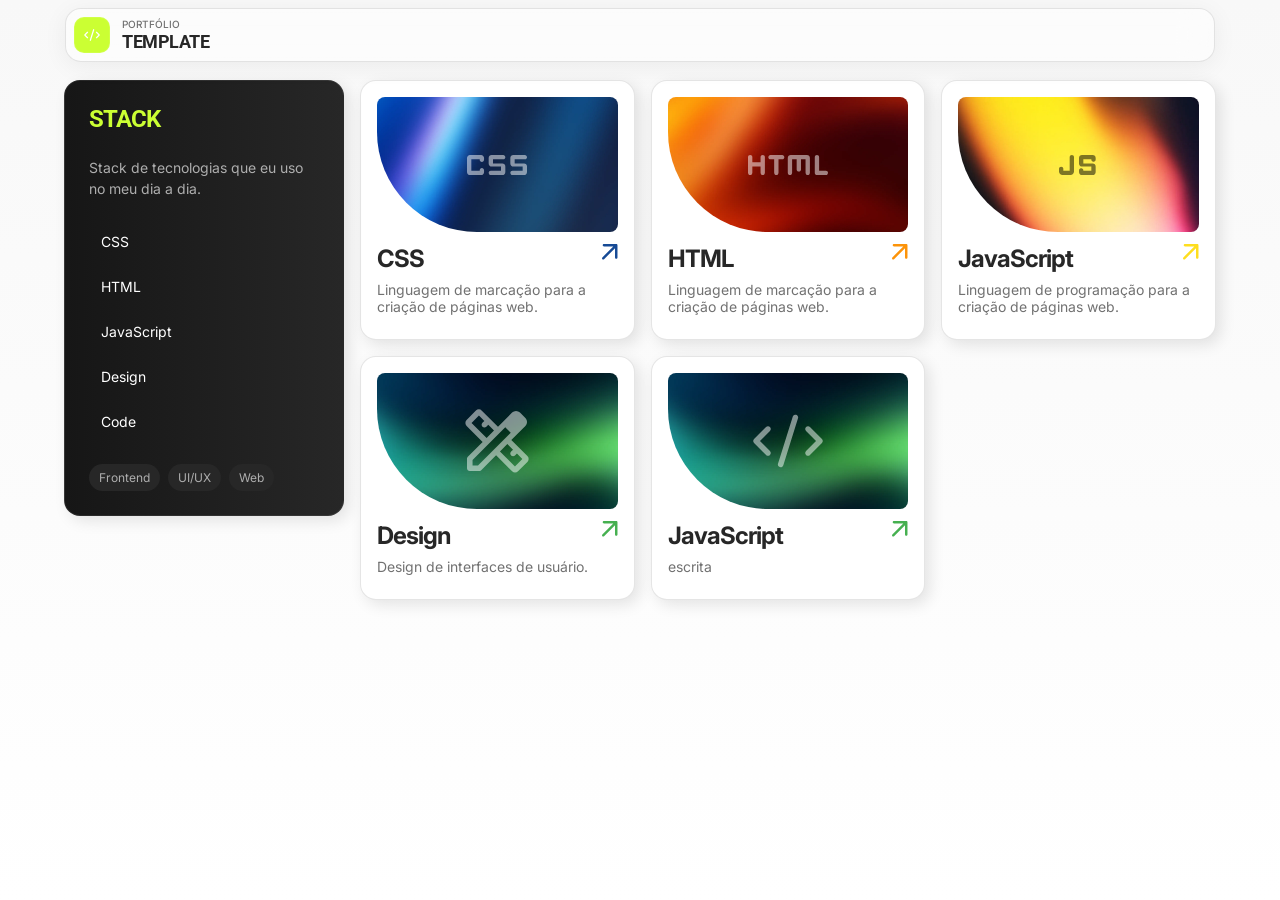
==== index.html @ bc1a8933 "Add files via upload" ====
<html lang="pt-br">

<head>
  <meta charset="UTF-8">
  <meta name="viewport" content="width=device-width, initial-scale=1.0">
  <link rel="stylesheet" href="./style.css">
  <title>Template</title>
</head>

<body>

  <header class="header">
    <div class="header-inner">
      <div class="header-brand">
        <span class="header-icon">
          <img src="./icons/code.svg" alt="">
        </span>
        <div class="header-text">
          <span class="header-label">Portfólio</span>
          <h1>Template</h1>
        </div>
      </div>
    </div>
  </header>

  <section class="content bg" id="stack">
    <aside class="sidebar">
      <h1>Stack</h1>
      <p>Stack de tecnologias que eu uso no meu dia a dia.</p>
      <nav class="sidebar-nav">
        <a href="#">CSS</a>
        <a href="#">HTML</a>
        <a href="#">JavaScript</a>
        <a href="#">Design</a>
        <a href="#">Code</a>
      </nav>
      <div class="sidebar-tags">
        <span>Frontend</span>
        <span>UI/UX</span>
        <span>Web</span>
      </div>
    </aside>
    
    <div class="cards">
      <a href="./pages/css.html" class="card">
        <div class="imagem-card">
          <img class="card-logo" src="./imgs/blue.webp" alt="imagem decoração">
          <span class="icone"><img src="./icons/css.svg" alt=""></span>
        </div>
        <div class="descricao">
          <h1>CSS</h1>
          <span><img src="./icons/arrow-blue.svg" alt=""></span>
        </div>
        <p>Linguagem de marcação para a criação de páginas web.</p>
      </a>

      <div class="card">
        <div class="imagem-card">
          <img class="card-logo" src="./imgs/orange.webp" alt="imagem decoração">
          <span class="icone"><img src="./icons/html.svg" alt=""></span>
        </div>
        <div class="descricao">
          <h1>HTML</h1>
          <span><img src="./icons/arrow-orange.svg" alt=""></span>
        </div>
        <p>Linguagem de marcação para a criação de páginas web.</p>
      </div>

      <div class="card">
        <div class="imagem-card">
          <img class="card-logo" src="./imgs/yellow.webp" alt="imagem decoração">
          <span class="icone"><img src="./icons/js.svg" alt=""></span>
        </div>
        <div class="descricao">
          <h1>JavaScript</h1>
          <span><img src="./icons/arrow-yellow.svg" alt=""></span>
        </div>
        <p>Linguagem de programação para a criação de páginas web.</p>
      </div>

      <div class="card">
        <div class="imagem-card">
          <img class="card-logo" src="./imgs/green.webp" alt="imagem decoração">
          <span class="icone"><img src="./icons/design.svg" alt=""></span>
        </div>
        <div class="descricao">
          <h1>Design</h1>
          <span><img src="./icons/arrow-green.svg" alt=""></span>
        </div>
        <p>Design de interfaces de usuário.</p>
      </div>

      <div class="card">
        <div class="imagem-card">
          <img class="card-logo" src="./imgs/green.webp" alt="imagem decoração">
          <span class="icone"><img src="./icons/code.svg" alt=""></span>
        </div>
        <div class="descricao">
          <h1>JavaScript</h1>
          <span><img src="./icons/arrow-green.svg" alt=""></span>
        </div>
        <p>escrita</p>
      </div>

    </div>
  </section>

</body>

</html>
---- style.css ----
@import url(css/body.css);
@import url(css/cards.css);
@import url(css/color.css);
@import url(css/grid.css);
@import url(css/header.css);
@import url(css/font.css);
@import url(css/sidebar.css);
@import url(css/botoes.css);
@import url(./styles-pages/geral.css);
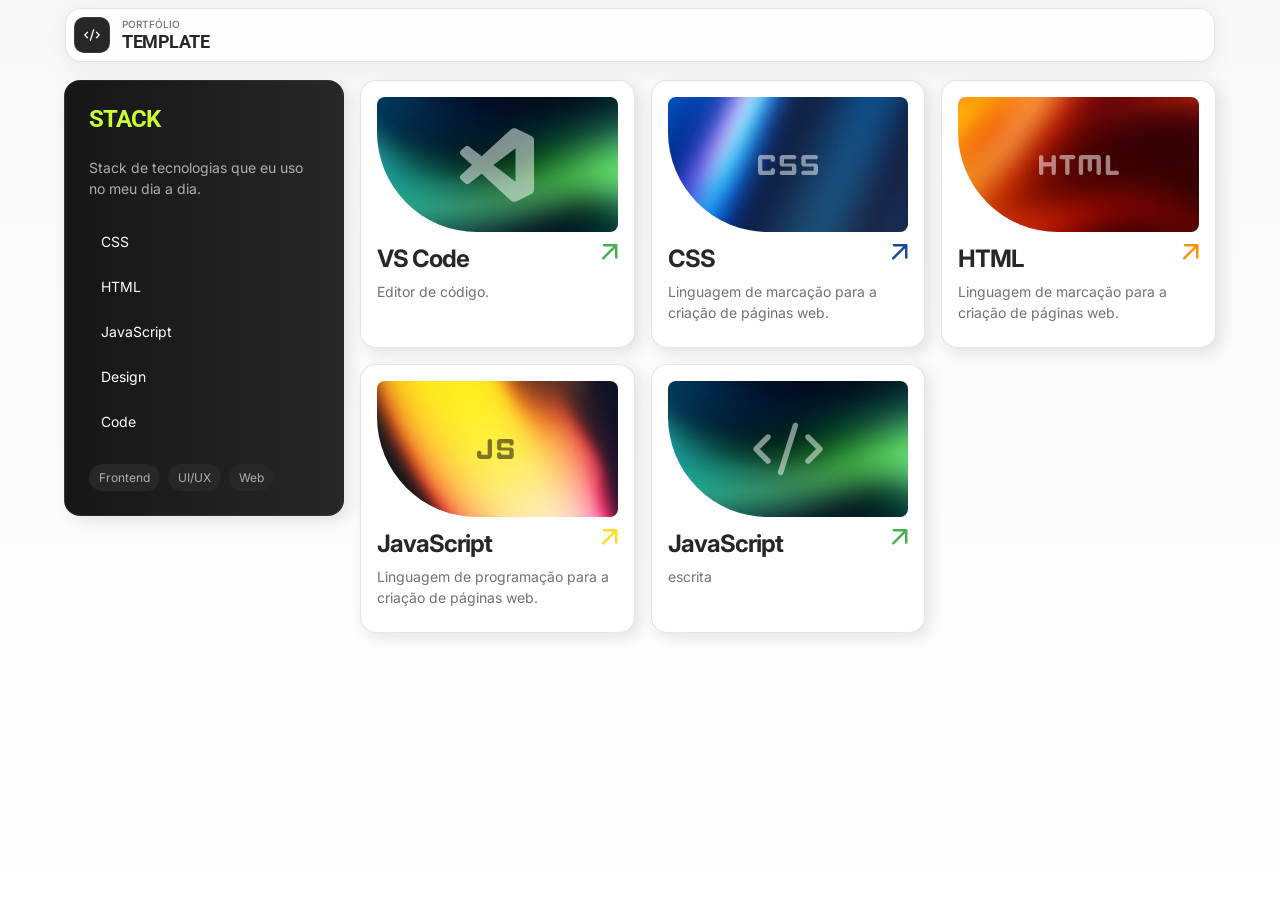
==== commit 3cddc603: "adicionado telas de codigo, e ajustado layout" ====
--- a/index.html
+++ b/index.html
@@ -40,8 +40,23 @@
         <span>Web</span>
       </div>
     </aside>
-    
+
+
+
     <div class="cards">
+
+      <a href="./pages/vscode.html" class="card">
+        <div class="imagem-card">
+          <img class="card-logo" src="./imgs/green.webp" alt="imagem decoração">
+          <span class="icone"><img src="./icons/vscode.svg" alt=""></span>
+        </div>
+        <div class="descricao">
+          <h1>VS Code</h1>
+          <span><img src="./icons/arrow-green.svg" alt=""></span>
+        </div>
+        <p>Editor de código.</p>
+      </a>
+
       <a href="./pages/css.html" class="card">
         <div class="imagem-card">
           <img class="card-logo" src="./imgs/blue.webp" alt="imagem decoração">
@@ -81,18 +96,6 @@
       <div class="card">
         <div class="imagem-card">
           <img class="card-logo" src="./imgs/green.webp" alt="imagem decoração">
-          <span class="icone"><img src="./icons/design.svg" alt=""></span>
-        </div>
-        <div class="descricao">
-          <h1>Design</h1>
-          <span><img src="./icons/arrow-green.svg" alt=""></span>
-        </div>
-        <p>Design de interfaces de usuário.</p>
-      </div>
-
-      <div class="card">
-        <div class="imagem-card">
-          <img class="card-logo" src="./imgs/green.webp" alt="imagem decoração">
           <span class="icone"><img src="./icons/code.svg" alt=""></span>
         </div>
         <div class="descricao">
--- a/style.css
+++ b/style.css
@@ -6,4 +6,5 @@
 @import url(css/font.css);
 @import url(css/sidebar.css);
 @import url(css/botoes.css);
-@import url(./styles-pages/geral.css);+@import url(./styles-pages/geral.css);
+@import url(./styles-pages/code.css);
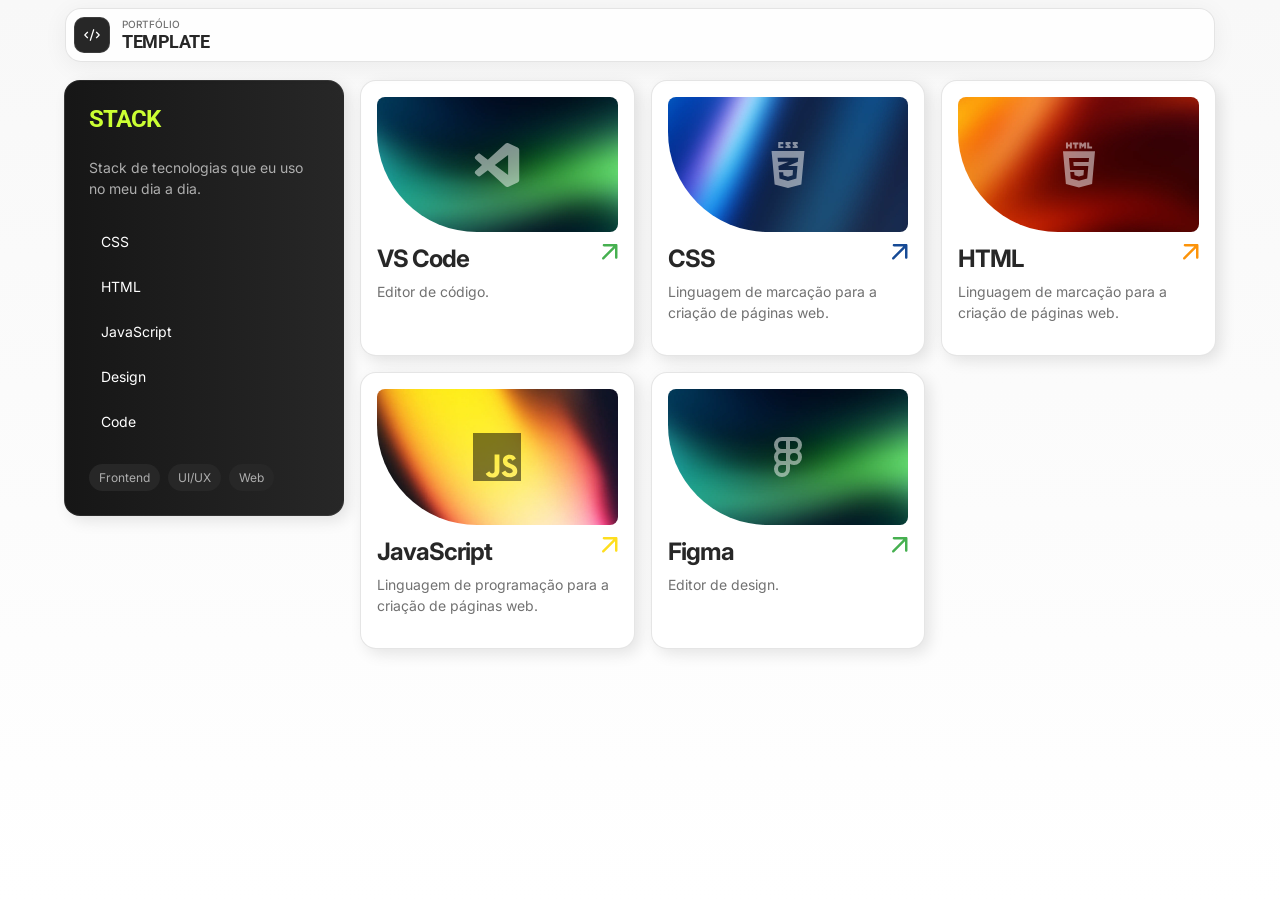
==== commit 24f3a71e: "ajustado telas e e adicionado tela de html e conteudo na mesma" ====
--- a/index.html
+++ b/index.html
@@ -69,7 +69,7 @@
         <p>Linguagem de marcação para a criação de páginas web.</p>
       </a>
 
-      <div class="card">
+      <a href="./pages/html.html" class="card">
         <div class="imagem-card">
           <img class="card-logo" src="./imgs/orange.webp" alt="imagem decoração">
           <span class="icone"><img src="./icons/html.svg" alt=""></span>
@@ -79,7 +79,7 @@
           <span><img src="./icons/arrow-orange.svg" alt=""></span>
         </div>
         <p>Linguagem de marcação para a criação de páginas web.</p>
-      </div>
+      </a>
 
       <div class="card">
         <div class="imagem-card">
@@ -96,13 +96,13 @@
       <div class="card">
         <div class="imagem-card">
           <img class="card-logo" src="./imgs/green.webp" alt="imagem decoração">
-          <span class="icone"><img src="./icons/code.svg" alt=""></span>
+          <span class="icone"><img src="./icons/figma.svg" alt=""></span>
         </div>
         <div class="descricao">
-          <h1>JavaScript</h1>
+          <h1>Figma</h1>
           <span><img src="./icons/arrow-green.svg" alt=""></span>
         </div>
-        <p>escrita</p>
+        <p>Editor de design.</p>
       </div>
 
     </div>
